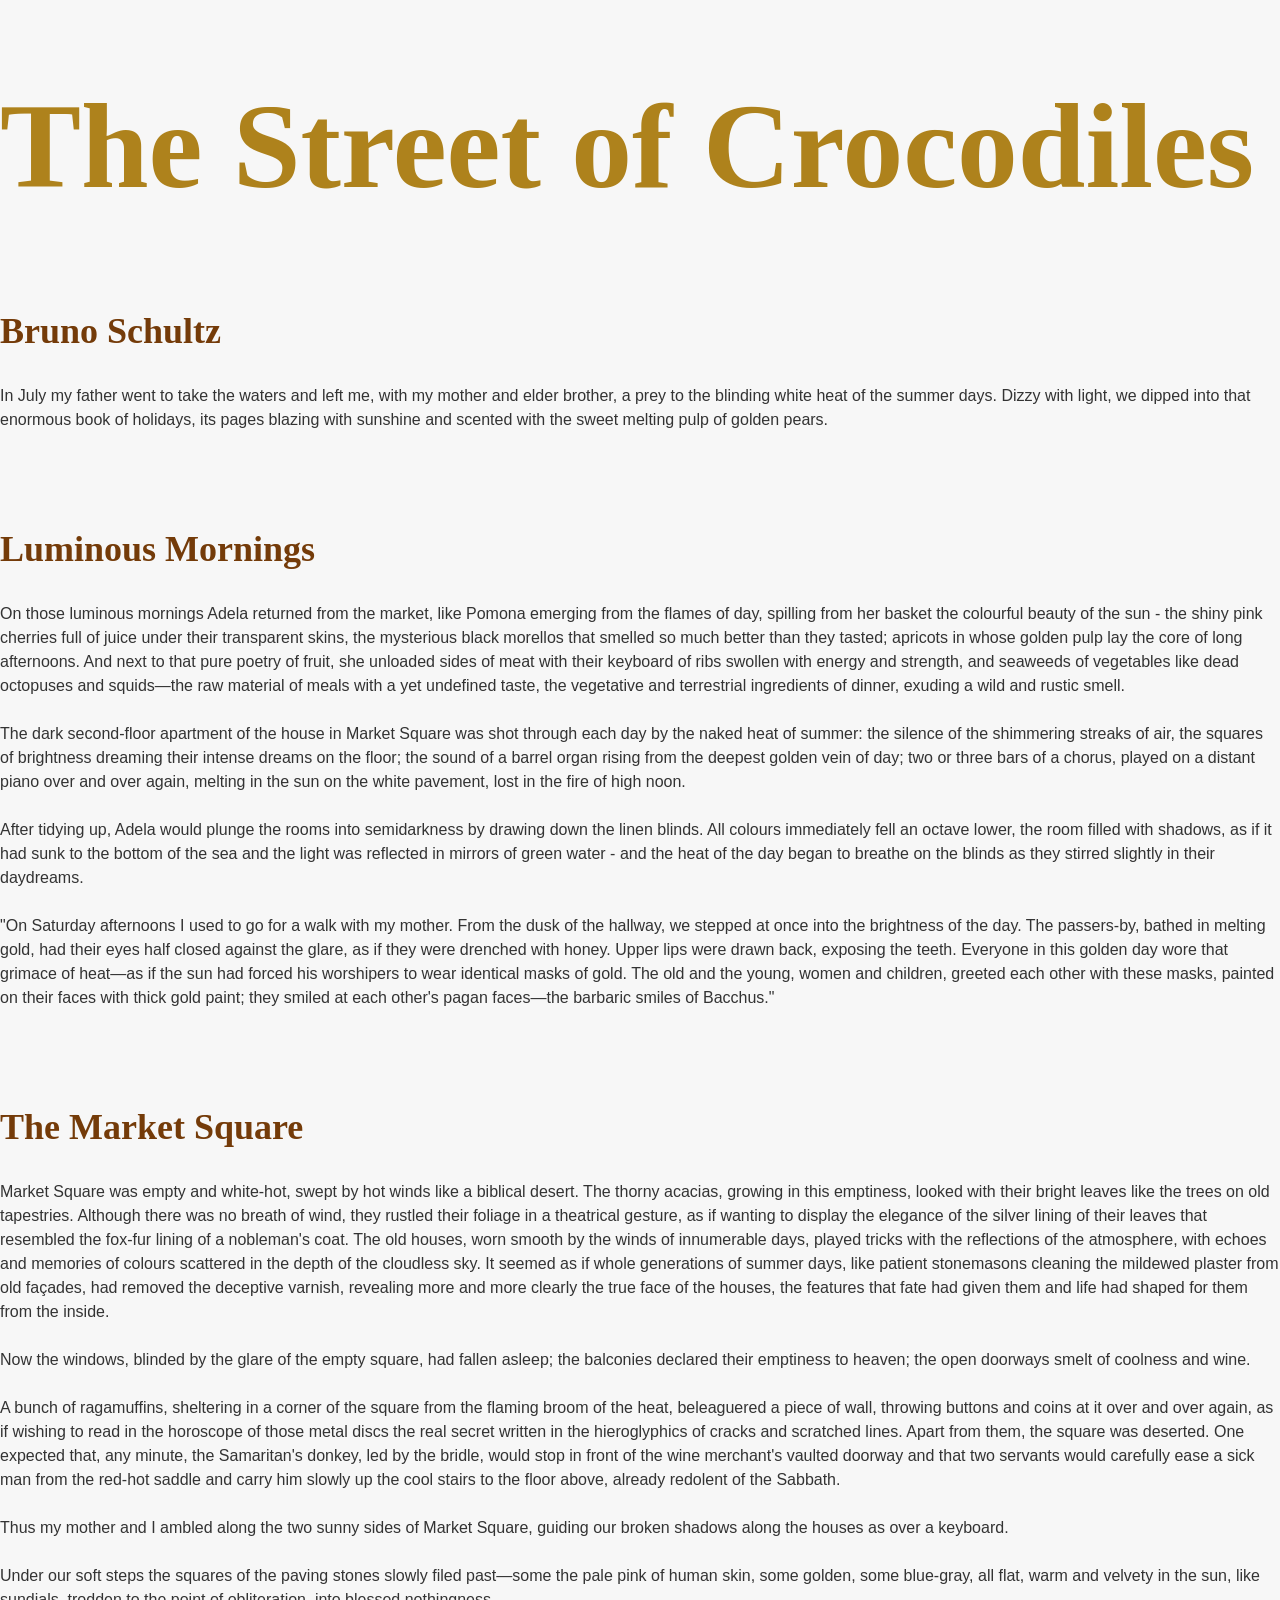
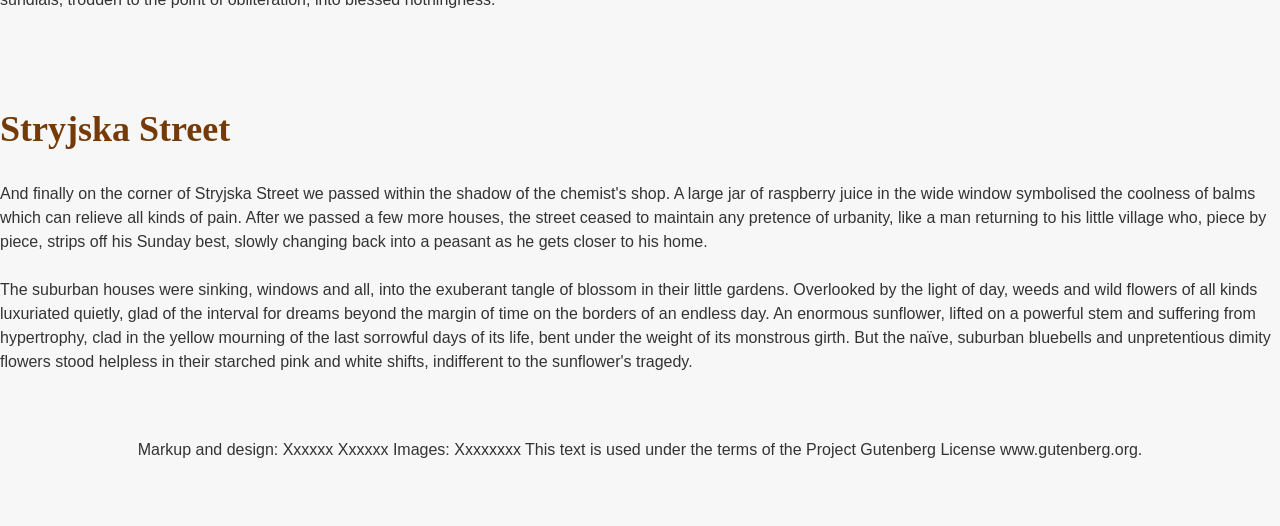
==== index-2.html @ 9f6cf613 "CSS Updated" ====
<!DOCTYPE html>
<html lang="en">
    <head>
        <meta charset="UTF-8">
        <link href="css/reset.css" type="text/css" rel="stylesheet"/>
        <link href="css/style.css" type="text/css" rel="stylesheet"/>
        <title>The Street Of Crocodiles</title>
    </head>
    <body>
<h1>The Street of Crocodiles</h1>

<h2>Bruno Schultz</h2>

<p>In July my father went to take the waters and left me, with my mother and elder brother, a prey to the blinding white heat of the summer days. Dizzy with light, we dipped into that enormous book of holidays, its pages blazing with sunshine and scented with the sweet melting pulp of golden pears.</p>

<h2>Luminous Mornings</h2>

<p>On those luminous mornings Adela returned from the market, like Pomona emerging from the flames of day, spilling from her basket the colourful beauty of the sun - the shiny pink cherries full of juice under their transparent skins, the mysterious black morellos that smelled so much better than they tasted; apricots in whose golden pulp lay the core of long afternoons. And next to that pure poetry of fruit, she unloaded sides of meat with their keyboard of ribs swollen with energy and strength, and seaweeds of vegetables like dead octopuses and squids—the raw material of meals with a yet undefined taste, the vegetative and terrestrial ingredients of dinner, exuding a wild and rustic smell.</p>

<p>The dark second-floor apartment of the house in Market Square was shot through each day by the naked heat of summer: the silence of the shimmering streaks of air, the squares of brightness dreaming their intense dreams on the floor; the sound of a barrel organ rising from the deepest golden vein of day; two or three bars of a chorus, played on a distant piano over and over again, melting in the sun on the white pavement, lost in the fire of high noon.</p>

<p>After tidying up, Adela would plunge the rooms into semidarkness by drawing down the linen blinds. All colours immediately fell an octave lower, the room filled with shadows, as if it had sunk to the bottom of the sea and the light was reflected in mirrors of green water - and the heat of the day began to breathe on the blinds as they stirred slightly in their daydreams.</p>

<p>"On Saturday afternoons I used to go for a walk with my mother. From the dusk of the hallway, we stepped at once into the brightness of the day. The passers-by, bathed in melting gold, had their eyes half closed against the glare, as if they were drenched with honey. Upper lips were drawn back, exposing the teeth. Everyone in this golden day wore that grimace of heat—as if the sun had forced his worshipers to wear identical masks of gold. The old and the young, women and children, greeted each other with these masks, painted on their faces with thick gold paint; they smiled at each other's pagan faces—the barbaric smiles of Bacchus."</p>

<h2>The Market Square</h2>

<p>Market Square was empty and white-hot, swept by hot winds like a biblical desert. The thorny acacias, growing in this emptiness, looked with their bright leaves like the trees on old tapestries. Although there was no breath of wind, they rustled their foliage in a theatrical gesture, as if wanting to display the elegance of the silver lining of their leaves that resembled the fox-fur lining of a nobleman's coat. The old houses, worn smooth by the winds of innumerable days, played tricks with the reflections of the atmosphere, with echoes and memories of colours scattered in the depth of the cloudless sky. It seemed as if whole generations of summer days, like patient stonemasons cleaning the mildewed plaster from old façades, had removed the deceptive varnish, revealing more and more clearly the true face of the houses, the features that fate had given them and life had shaped for them from the inside.</p>

<p>Now the windows, blinded by the glare of the empty square, had fallen asleep; the balconies declared their emptiness to heaven; the open doorways smelt of coolness and wine.</p>

<p>A bunch of ragamuffins, sheltering in a corner of the square from the flaming broom of the heat, beleaguered a piece of wall, throwing buttons and coins at it over and over again, as if wishing to read in the horoscope of those metal discs the real secret written in the hieroglyphics of cracks and scratched lines. Apart from them, the square was deserted. One expected that, any minute, the Samaritan's donkey, led by the bridle, would stop in front of the wine merchant's vaulted doorway and that two servants would carefully ease a sick man from the red-hot saddle and carry him slowly up the cool stairs to the floor above, already redolent of the Sabbath.</p>

<p>Thus my mother and I ambled along the two sunny sides of Market Square, guiding our broken shadows along the houses as over a keyboard.</p>

<p>Under our soft steps the squares of the paving stones slowly filed past—some the pale pink of human skin, some golden, some blue-gray, all flat, warm and velvety in the sun, like sundials, trodden to the point of obliteration, into blessed nothingness.</p>

<h2>Stryjska Street</h2>

<p>And finally on the corner of Stryjska Street we passed within the shadow of the chemist's shop. A large jar of raspberry juice in the wide window symbolised the coolness of balms which can relieve all kinds of pain. After we passed a few more houses, the street ceased to maintain any pretence of urbanity, like a man returning to his little village who, piece by piece, strips off his Sunday best, slowly changing back into a peasant as he gets closer to his home.</p>

<p>The suburban houses were sinking, windows and all, into the exuberant tangle of blossom in their little gardens. Overlooked by the light of day, weeds and wild flowers of all kinds luxuriated quietly, glad of the interval for dreams beyond the margin of time on the borders of an endless day. An enormous sunflower, lifted on a powerful stem and suffering from hypertrophy, clad in the yellow mourning of the last sorrowful days of its life, bent under the weight of its monstrous girth. But the naïve, suburban bluebells and unpretentious dimity flowers stood helpless in their starched pink and white shifts, indifferent to the sunflower's tragedy.</p>

<footer><p>Markup and design: Xxxxxx Xxxxxx
Images: Xxxxxxxx 
This text is used under the terms of the Project Gutenberg License www.gutenberg.org.</p></footer>
    </body>
</html>
---- css/style.css ----
body {
    background: #f7f7f7;
    color: #333333;
    font-family: "Merriweather Sans", sans-serif;}

section, header {
    width: 80%;
    max-width: 800px;
    margin: auto;}

/* Typography */

h1, h2 {
    font-family: "Merriweather", serif;}

h1, h2, blockquote {
  color: #743B09;}

h1 {font-size: 7.594rem;
    line-height: 1.1;
    color: #AE821C;
   margin: 5rem 0 1rem 0;}

h2 {font-size: 2.250rem;
    margin: 6rem 0 2rem 0;}

header h2 {
    font-family: "Merriweather Sans", sans-serif;
    font-weight: 300;
    color: #333333;
    font-style: oblique;
    margin: 1rem 0 4rem 0;} 

header p 
    {font-family: "Merriweather Sans", sans-serif;
    font-size: 1.5rem;
    font-weight: 300;
    color: #743B09;}

p, blockquote {
    margin-bottom: 1.5rem;
    line-height: 1.5}

blockquote {
    font-family: "Merriweather", serif;
    line-height: 1.6;
    font-style: italic;
    font-size: 1.5rem;
    hanging-punctuation: first;
    text-indent: -0.6rem;
    margin: 4rem 0 2rem 0;
    } 

footer {
    text-align: center;
    margin: 4rem 0;
}
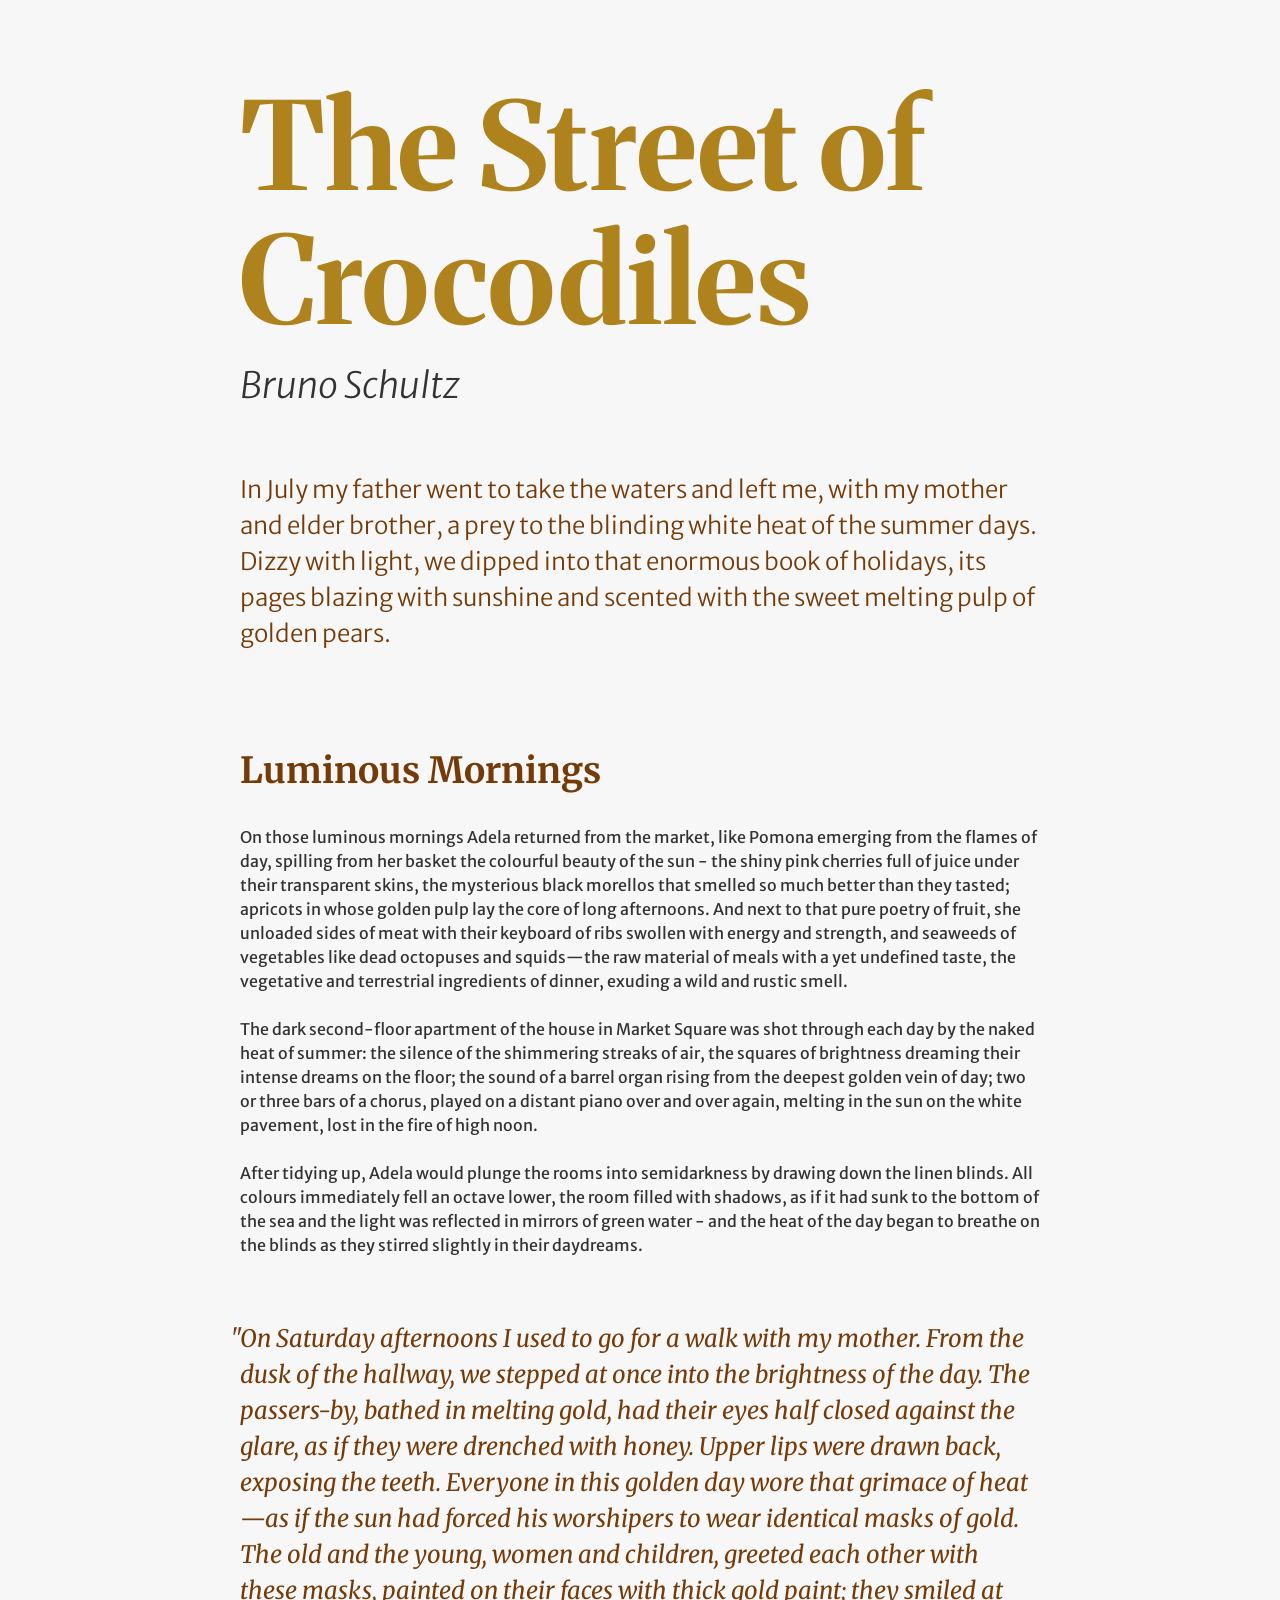
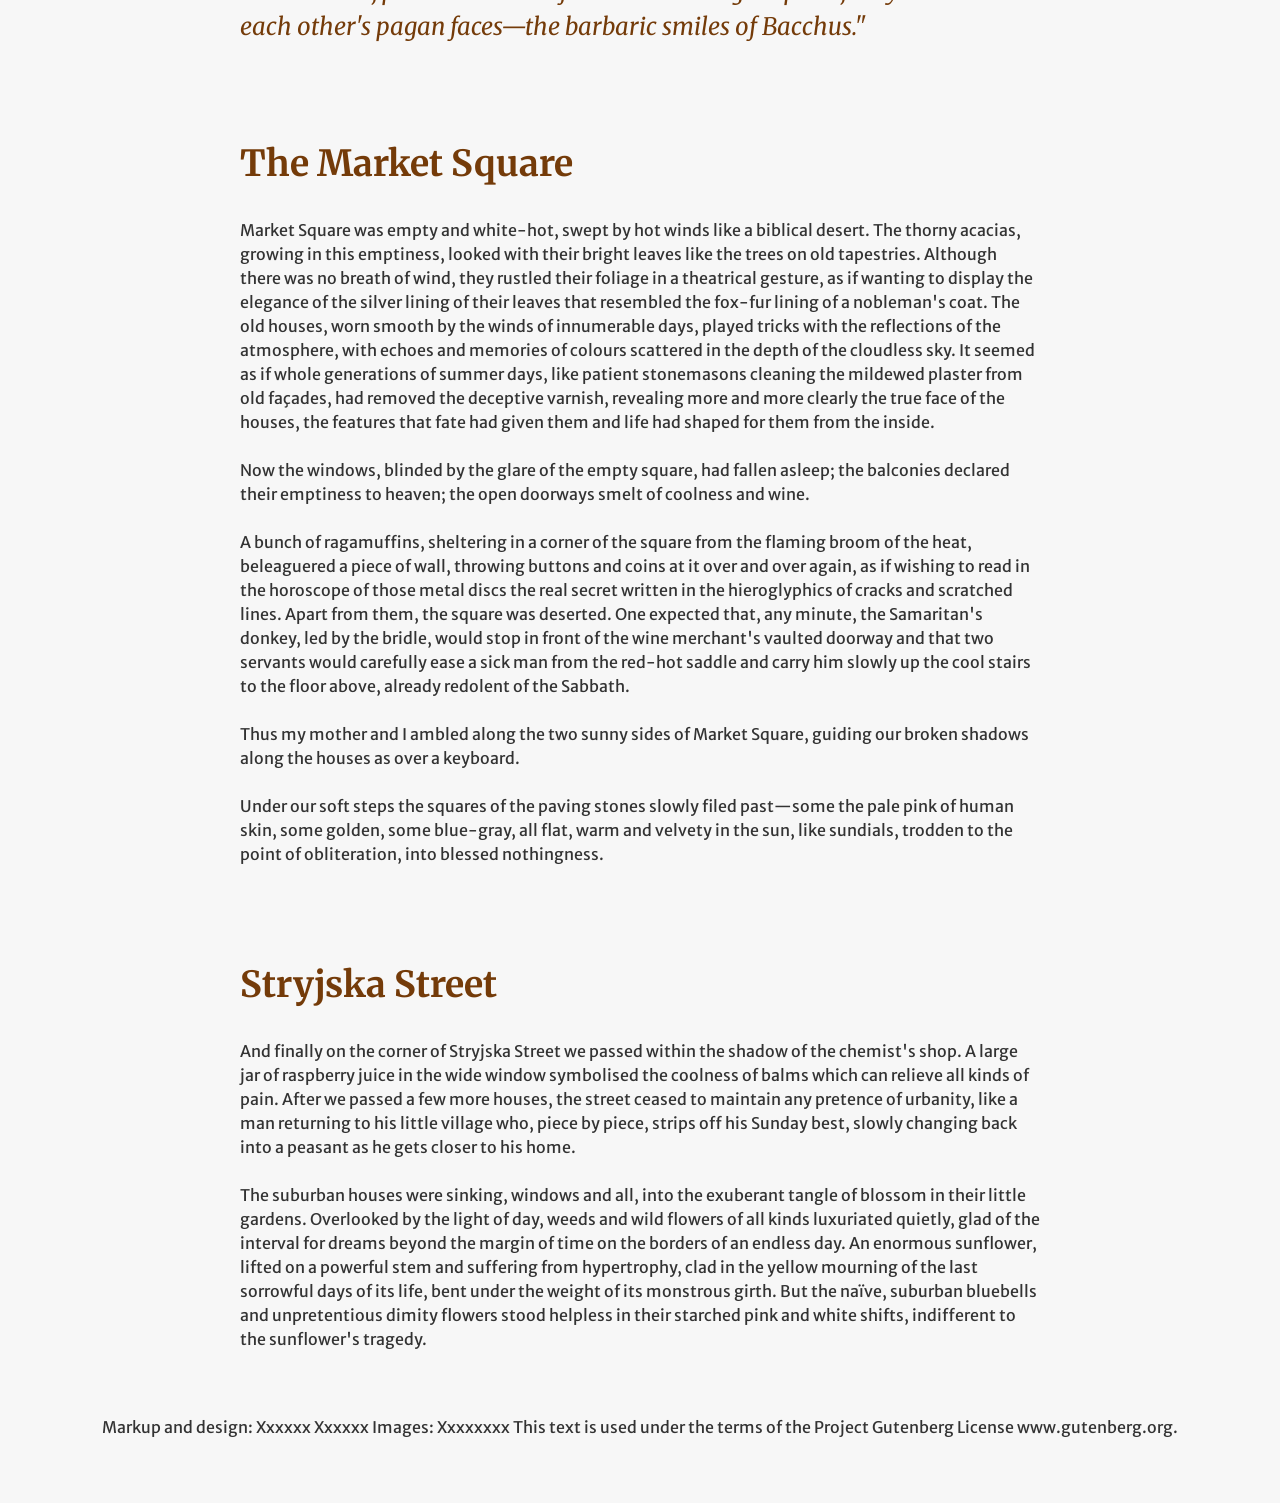
==== commit c94c03c1: "Update index-2.html" ====
--- a/index-2.html
+++ b/index-2.html
@@ -1,31 +1,41 @@
 <!DOCTYPE html>
 <html lang="en">
-    <head>
-        <meta charset="UTF-8">
-        <link href="css/reset.css" type="text/css" rel="stylesheet"/>
-        <link href="css/style.css" type="text/css" rel="stylesheet"/>
-        <title>The Street Of Crocodiles</title>
-    </head>
-    <body>
-<h1>The Street of Crocodiles</h1>
-
+<head>
+<meta charset="UTF-8">
+  <link href="css/reset.css" type="text/css" rel="stylesheet"/>
+  <link href="css/style.css" type="text/css" rel="stylesheet"/>
+  <link rel="preconnect" href="https://fonts.googleapis.com">
+<link rel="preconnect" href="https://fonts.gstatic.com" crossorigin>
+<link href="https://fonts.googleapis.com/css2?family=Merriweather+Sans:ital,wght@0,300..800;1,300..800&family=Merriweather:ital,opsz,wght@0,18..144,300..900;1,18..144,300..900&display=swap" rel="stylesheet">
+    
+   <title>The Street of Crocodiles</title>
+</head>
+<body>
+   <header>
+   <h1>The Street of Crocodiles</h1>
 <h2>Bruno Schultz</h2>
 
 <p>In July my father went to take the waters and left me, with my mother and elder brother, a prey to the blinding white heat of the summer days. Dizzy with light, we dipped into that enormous book of holidays, its pages blazing with sunshine and scented with the sweet melting pulp of golden pears.</p>
+</header>
 
-<h2>Luminous Mornings</h2>
+<section>
+   <h2>Luminous Mornings</h2>
 
-<p>On those luminous mornings Adela returned from the market, like Pomona emerging from the flames of day, spilling from her basket the colourful beauty of the sun - the shiny pink cherries full of juice under their transparent skins, the mysterious black morellos that smelled so much better than they tasted; apricots in whose golden pulp lay the core of long afternoons. And next to that pure poetry of fruit, she unloaded sides of meat with their keyboard of ribs swollen with energy and strength, and seaweeds of vegetables like dead octopuses and squids—the raw material of meals with a yet undefined taste, the vegetative and terrestrial ingredients of dinner, exuding a wild and rustic smell.</p>
+      <p>On those luminous mornings Adela returned from the market, like Pomona emerging from the flames of day, spilling from her basket the colourful beauty of the sun - the shiny pink cherries full of juice under their transparent skins, the mysterious black morellos that smelled so much better than they tasted; apricots in whose golden pulp lay the core of long afternoons. And next to that pure poetry of fruit, she unloaded sides of meat with their keyboard of ribs swollen with energy and strength, and seaweeds of vegetables like dead octopuses and squids—the raw material of meals with a yet undefined taste, the vegetative and terrestrial ingredients of dinner, exuding a wild and rustic smell.</p>
 
-<p>The dark second-floor apartment of the house in Market Square was shot through each day by the naked heat of summer: the silence of the shimmering streaks of air, the squares of brightness dreaming their intense dreams on the floor; the sound of a barrel organ rising from the deepest golden vein of day; two or three bars of a chorus, played on a distant piano over and over again, melting in the sun on the white pavement, lost in the fire of high noon.</p>
+      <p>The dark second-floor apartment of the house in Market Square was shot through each day by the naked heat of summer: the silence of the shimmering streaks of air, the squares of brightness dreaming their intense dreams on the floor; the sound of a barrel organ rising from the deepest golden vein of day; two or three bars of a chorus, played on a distant piano over and over again, melting in the sun on the white pavement, lost in the fire of high noon.</p>
 
-<p>After tidying up, Adela would plunge the rooms into semidarkness by drawing down the linen blinds. All colours immediately fell an octave lower, the room filled with shadows, as if it had sunk to the bottom of the sea and the light was reflected in mirrors of green water - and the heat of the day began to breathe on the blinds as they stirred slightly in their daydreams.</p>
+      <p>After tidying up, Adela would plunge the rooms into semidarkness by drawing down the linen blinds. All colours immediately fell an octave lower, the room filled with shadows, as if it had sunk to the bottom of the sea and the light was reflected in mirrors of green water - and the heat of the day began to breathe on the blinds as they stirred slightly in their daydreams.</p>
 
-<p>"On Saturday afternoons I used to go for a walk with my mother. From the dusk of the hallway, we stepped at once into the brightness of the day. The passers-by, bathed in melting gold, had their eyes half closed against the glare, as if they were drenched with honey. Upper lips were drawn back, exposing the teeth. Everyone in this golden day wore that grimace of heat—as if the sun had forced his worshipers to wear identical masks of gold. The old and the young, women and children, greeted each other with these masks, painted on their faces with thick gold paint; they smiled at each other's pagan faces—the barbaric smiles of Bacchus."</p>
+      <blockquote>
+         <p>"On Saturday afternoons I used to go for a walk with my mother. From the dusk of the hallway, we stepped at once into the brightness of the day. The passers-by, bathed in melting gold, had their eyes half closed against the glare, as if they were drenched with honey. Upper lips were drawn back, exposing the teeth. Everyone in this golden day wore that grimace of heat—as if the sun had forced his worshipers to wear identical masks of gold. The old and the young, women and children, greeted each other with these masks, painted on their faces with thick gold paint; they smiled at each other's pagan faces—the barbaric smiles of Bacchus."</p>
+   </blockquote>
+</section>
 
-<h2>The Market Square</h2>
+<section>
+   <h2>The Market Square</h2>
 
-<p>Market Square was empty and white-hot, swept by hot winds like a biblical desert. The thorny acacias, growing in this emptiness, looked with their bright leaves like the trees on old tapestries. Although there was no breath of wind, they rustled their foliage in a theatrical gesture, as if wanting to display the elegance of the silver lining of their leaves that resembled the fox-fur lining of a nobleman's coat. The old houses, worn smooth by the winds of innumerable days, played tricks with the reflections of the atmosphere, with echoes and memories of colours scattered in the depth of the cloudless sky. It seemed as if whole generations of summer days, like patient stonemasons cleaning the mildewed plaster from old façades, had removed the deceptive varnish, revealing more and more clearly the true face of the houses, the features that fate had given them and life had shaped for them from the inside.</p>
+      <p>Market Square was empty and white-hot, swept by hot winds like a biblical desert. The thorny acacias, growing in this emptiness, looked with their bright leaves like the trees on old tapestries. Although there was no breath of wind, they rustled their foliage in a theatrical gesture, as if wanting to display the elegance of the silver lining of their leaves that resembled the fox-fur lining of a nobleman's coat. The old houses, worn smooth by the winds of innumerable days, played tricks with the reflections of the atmosphere, with echoes and memories of colours scattered in the depth of the cloudless sky. It seemed as if whole generations of summer days, like patient stonemasons cleaning the mildewed plaster from old façades, had removed the deceptive varnish, revealing more and more clearly the true face of the houses, the features that fate had given them and life had shaped for them from the inside.</p>
 
 <p>Now the windows, blinded by the glare of the empty square, had fallen asleep; the balconies declared their emptiness to heaven; the open doorways smelt of coolness and wine.</p>
 
@@ -34,15 +44,20 @@
 <p>Thus my mother and I ambled along the two sunny sides of Market Square, guiding our broken shadows along the houses as over a keyboard.</p>
 
 <p>Under our soft steps the squares of the paving stones slowly filed past—some the pale pink of human skin, some golden, some blue-gray, all flat, warm and velvety in the sun, like sundials, trodden to the point of obliteration, into blessed nothingness.</p>
+</section>
 
+<section>
 <h2>Stryjska Street</h2>
 
 <p>And finally on the corner of Stryjska Street we passed within the shadow of the chemist's shop. A large jar of raspberry juice in the wide window symbolised the coolness of balms which can relieve all kinds of pain. After we passed a few more houses, the street ceased to maintain any pretence of urbanity, like a man returning to his little village who, piece by piece, strips off his Sunday best, slowly changing back into a peasant as he gets closer to his home.</p>
 
 <p>The suburban houses were sinking, windows and all, into the exuberant tangle of blossom in their little gardens. Overlooked by the light of day, weeds and wild flowers of all kinds luxuriated quietly, glad of the interval for dreams beyond the margin of time on the borders of an endless day. An enormous sunflower, lifted on a powerful stem and suffering from hypertrophy, clad in the yellow mourning of the last sorrowful days of its life, bent under the weight of its monstrous girth. But the naïve, suburban bluebells and unpretentious dimity flowers stood helpless in their starched pink and white shifts, indifferent to the sunflower's tragedy.</p>
+</section>
 
-<footer><p>Markup and design: Xxxxxx Xxxxxx
+<footer>
+<p>Markup and design: Xxxxxx Xxxxxx
 Images: Xxxxxxxx 
-This text is used under the terms of the Project Gutenberg License www.gutenberg.org.</p></footer>
-    </body>
+This text is used under the terms of the Project Gutenberg License www.gutenberg.org.</p>
+</footer>
+</body>
 </html>
